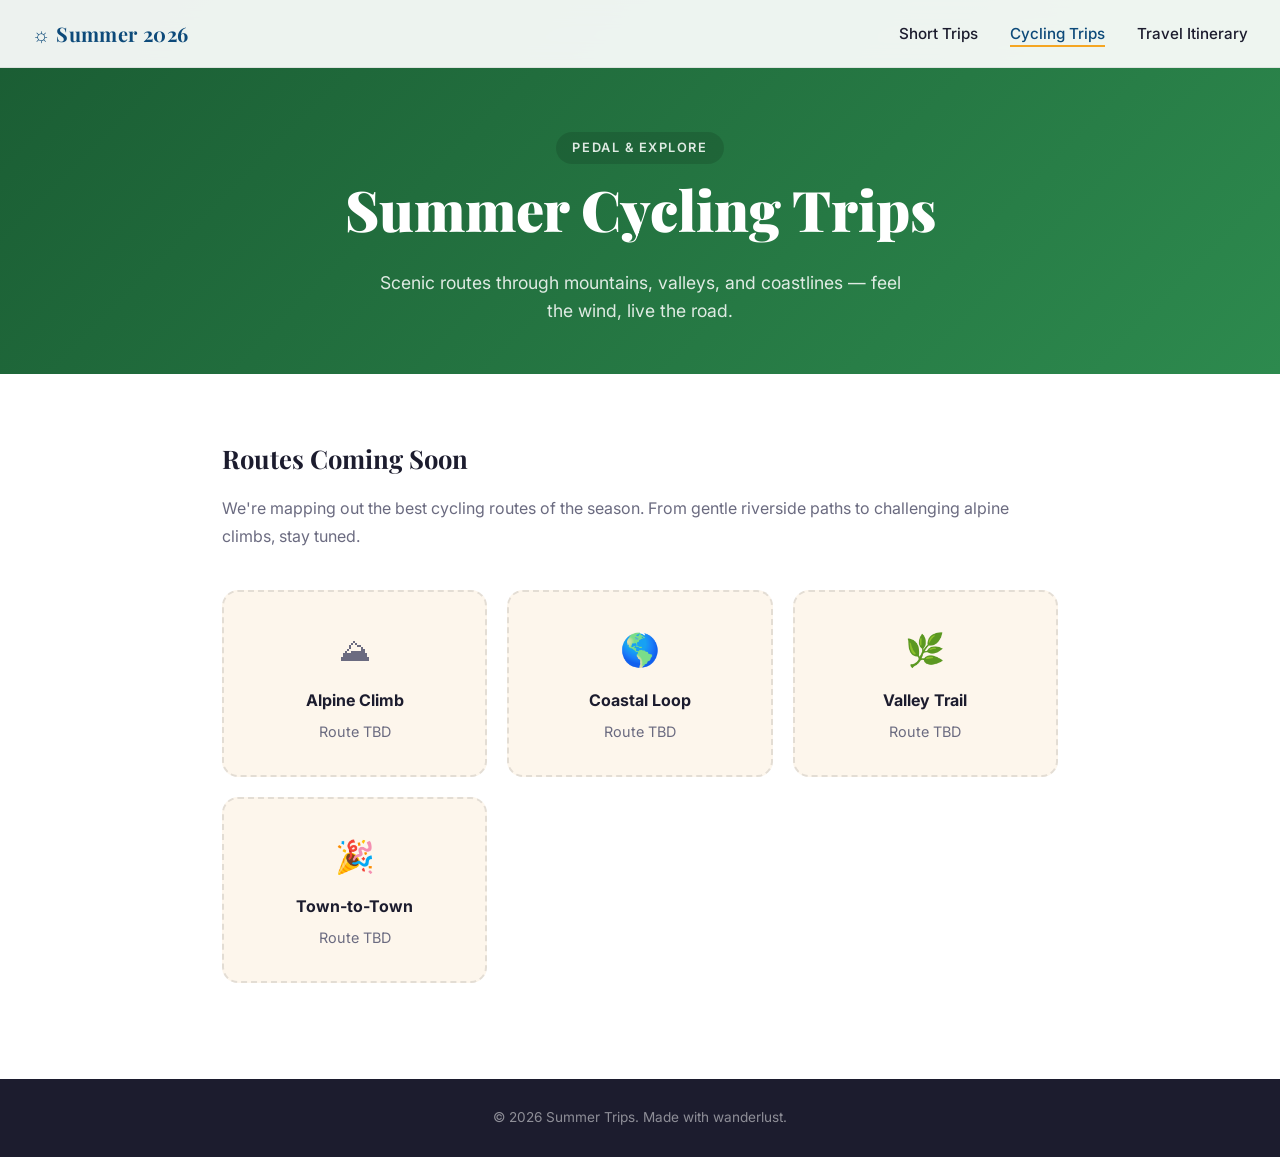
==== cycling-trips.html @ 8a0b8d64 "Add summer trips website with landing page and navigation - Landing page with full-screen hero, anim" ====
<!DOCTYPE html>
<html lang="en">
<head>
  <meta charset="UTF-8" />
  <meta name="viewport" content="width=device-width, initial-scale=1.0" />
  <title>Summer Cycling Trips — Summer 2026</title>
  <link rel="stylesheet" href="css/style.css" />
  <link rel="preconnect" href="https://fonts.googleapis.com" />
  <link rel="preconnect" href="https://fonts.gstatic.com" crossorigin />
  <link href="https://fonts.googleapis.com/css2?family=Playfair+Display:wght@700;900&family=Inter:wght@400;500;600&display=swap" rel="stylesheet" />
</head>
<body>
  <nav class="navbar">
    <a href="index.html" class="nav-logo">&#9788; Summer 2026</a>
    <button class="nav-toggle" aria-label="Toggle menu">&#9776;</button>
    <ul class="nav-links">
      <li><a href="short-trips.html">Short Trips</a></li>
      <li><a href="cycling-trips.html">Cycling Trips</a></li>
      <li><a href="itinerary.html">Travel Itinerary</a></li>
    </ul>
  </nav>

  <header class="page-hero bg-green">
    <p class="hero-eyebrow" style="background:rgba(0,0,0,0.15);color:#fff;display:inline-block;padding:.35rem 1rem;border-radius:100px;font-size:.8rem;letter-spacing:.12em;text-transform:uppercase;font-weight:600;">Pedal &amp; Explore</p>
    <h1>Summer Cycling Trips</h1>
    <p>Scenic routes through mountains, valleys, and coastlines — feel the wind, live the road.</p>
  </header>

  <section class="content-section">
    <h2>Routes Coming Soon</h2>
    <p>We're mapping out the best cycling routes of the season. From gentle riverside paths to challenging alpine climbs, stay tuned.</p>

    <div class="placeholder-grid">
      <div class="placeholder-card">
        <div class="ph-icon">&#9968;</div>
        <strong>Alpine Climb</strong>
        Route TBD
      </div>
      <div class="placeholder-card">
        <div class="ph-icon">&#127758;</div>
        <strong>Coastal Loop</strong>
        Route TBD
      </div>
      <div class="placeholder-card">
        <div class="ph-icon">&#127807;</div>
        <strong>Valley Trail</strong>
        Route TBD
      </div>
      <div class="placeholder-card">
        <div class="ph-icon">&#127881;</div>
        <strong>Town-to-Town</strong>
        Route TBD
      </div>
    </div>
  </section>

  <footer class="footer">
    <p>&copy; 2026 Summer Trips. Made with wanderlust.</p>
  </footer>
  <script src="js/main.js"></script>
</body>
</html>
---- css/style.css ----
/* ── Reset & Base ── */
*, *::before, *::after { box-sizing: border-box; margin: 0; padding: 0; }

:root {
  --sun: #f5a623;
  --sky: #1a6baa;
  --sky-dark: #0d4a7a;
  --green: #2d8a4e;
  --sand: #fdf6ec;
  --text: #1c1c2e;
  --muted: #6b6b80;
  --white: #ffffff;
  --radius: 16px;
  --nav-h: 68px;
}

html { scroll-behavior: smooth; }

body {
  font-family: 'Inter', sans-serif;
  color: var(--text);
  background: var(--white);
  line-height: 1.6;
}

/* ── Navbar ── */
.navbar {
  position: fixed;
  top: 0; left: 0; right: 0;
  height: var(--nav-h);
  display: flex;
  align-items: center;
  justify-content: space-between;
  padding: 0 2rem;
  background: rgba(255,255,255,0.92);
  backdrop-filter: blur(12px);
  -webkit-backdrop-filter: blur(12px);
  border-bottom: 1px solid rgba(0,0,0,0.07);
  z-index: 100;
}

.nav-logo {
  font-family: 'Playfair Display', serif;
  font-size: 1.25rem;
  font-weight: 700;
  color: var(--sky-dark);
  text-decoration: none;
  letter-spacing: 0.02em;
}

.nav-links {
  list-style: none;
  display: flex;
  gap: 2rem;
}

.nav-links a {
  text-decoration: none;
  font-weight: 500;
  font-size: 0.95rem;
  color: var(--text);
  transition: color 0.2s;
  position: relative;
}

.nav-links a::after {
  content: '';
  position: absolute;
  bottom: -4px; left: 0; right: 0;
  height: 2px;
  background: var(--sun);
  transform: scaleX(0);
  transition: transform 0.2s;
}

.nav-links a:hover { color: var(--sky-dark); }
.nav-links a:hover::after,
.nav-links a.active::after { transform: scaleX(1); }
.nav-links a.active { color: var(--sky-dark); }

.nav-toggle {
  display: none;
  background: none;
  border: none;
  font-size: 1.5rem;
  cursor: pointer;
  color: var(--text);
}

/* ── Hero ── */
.hero {
  position: relative;
  min-height: 100vh;
  display: flex;
  flex-direction: column;
  align-items: center;
  justify-content: center;
  text-align: center;
  overflow: hidden;
  background: linear-gradient(135deg, #0d4a7a 0%, #1a6baa 40%, #f5a623 100%);
}

.hero-overlay {
  position: absolute;
  inset: 0;
  background:
    radial-gradient(ellipse at 20% 80%, rgba(245,166,35,0.25) 0%, transparent 60%),
    radial-gradient(ellipse at 80% 20%, rgba(255,255,255,0.08) 0%, transparent 50%);
  pointer-events: none;
}

/* decorative circles */
.hero::before, .hero::after {
  content: '';
  position: absolute;
  border-radius: 50%;
  opacity: 0.12;
  pointer-events: none;
}
.hero::before {
  width: 600px; height: 600px;
  background: var(--sun);
  top: -150px; right: -150px;
}
.hero::after {
  width: 400px; height: 400px;
  background: var(--white);
  bottom: -120px; left: -100px;
}

.hero-content {
  position: relative;
  z-index: 1;
  max-width: 760px;
  padding: 2rem 1.5rem;
}

.hero-eyebrow {
  display: inline-block;
  font-size: 0.85rem;
  font-weight: 600;
  letter-spacing: 0.15em;
  text-transform: uppercase;
  color: var(--sun);
  margin-bottom: 1rem;
  background: rgba(255,255,255,0.1);
  padding: 0.35rem 1rem;
  border-radius: 100px;
}

.hero-title {
  font-family: 'Playfair Display', serif;
  font-size: clamp(2.8rem, 7vw, 5.5rem);
  font-weight: 900;
  line-height: 1.1;
  color: var(--white);
  margin-bottom: 1.5rem;
}

.hero-title em {
  font-style: italic;
  color: var(--sun);
}

.hero-subtitle {
  font-size: clamp(1rem, 2vw, 1.2rem);
  color: rgba(255,255,255,0.82);
  max-width: 560px;
  margin: 0 auto 2.5rem;
  line-height: 1.7;
}

.hero-cta {
  display: flex;
  gap: 1rem;
  justify-content: center;
  flex-wrap: wrap;
}

.btn {
  display: inline-block;
  padding: 0.85rem 2rem;
  border-radius: 100px;
  font-size: 0.95rem;
  font-weight: 600;
  text-decoration: none;
  transition: transform 0.2s, box-shadow 0.2s, background 0.2s;
  cursor: pointer;
}

.btn:hover { transform: translateY(-2px); }

.btn-primary {
  background: var(--sun);
  color: var(--white);
  box-shadow: 0 4px 20px rgba(245,166,35,0.4);
}
.btn-primary:hover { background: #e8941a; box-shadow: 0 6px 28px rgba(245,166,35,0.5); }

.btn-outline {
  background: transparent;
  color: var(--white);
  border: 2px solid rgba(255,255,255,0.6);
}
.btn-outline:hover { background: rgba(255,255,255,0.12); border-color: var(--white); }

.hero-scroll-hint {
  position: absolute;
  bottom: 2rem;
  left: 50%;
  transform: translateX(-50%);
  display: flex;
  flex-direction: column;
  align-items: center;
  gap: 0.5rem;
  color: rgba(255,255,255,0.55);
  font-size: 0.75rem;
  letter-spacing: 0.1em;
  text-transform: uppercase;
  z-index: 1;
}

.scroll-arrow {
  width: 20px; height: 20px;
  border-right: 2px solid rgba(255,255,255,0.55);
  border-bottom: 2px solid rgba(255,255,255,0.55);
  transform: rotate(45deg);
  animation: bounce 1.6s ease-in-out infinite;
}

@keyframes bounce {
  0%, 100% { transform: rotate(45deg) translateY(0); }
  50% { transform: rotate(45deg) translateY(6px); }
}

/* ── Cards Section ── */
.cards-section {
  padding: 6rem 2rem;
  background: var(--sand);
}

.section-header {
  text-align: center;
  margin-bottom: 3rem;
}

.section-header h2 {
  font-family: 'Playfair Display', serif;
  font-size: clamp(1.8rem, 4vw, 2.8rem);
  color: var(--text);
  margin-bottom: 0.75rem;
}

.section-header p {
  color: var(--muted);
  font-size: 1.05rem;
  max-width: 480px;
  margin: 0 auto;
}

.cards {
  display: grid;
  grid-template-columns: repeat(auto-fit, minmax(280px, 1fr));
  gap: 1.5rem;
  max-width: 1100px;
  margin: 0 auto;
}

.card {
  background: var(--white);
  border-radius: var(--radius);
  padding: 2.5rem 2rem;
  text-decoration: none;
  color: var(--text);
  display: flex;
  flex-direction: column;
  gap: 0.75rem;
  box-shadow: 0 2px 12px rgba(0,0,0,0.07);
  border: 1px solid rgba(0,0,0,0.06);
  transition: transform 0.25s, box-shadow 0.25s;
  position: relative;
  overflow: hidden;
}

.card::before {
  content: '';
  position: absolute;
  top: 0; left: 0; right: 0;
  height: 4px;
}

.card-short::before  { background: var(--sun); }
.card-cycling::before { background: var(--green); }
.card-itinerary::before { background: var(--sky); }

.card:hover { transform: translateY(-6px); box-shadow: 0 12px 32px rgba(0,0,0,0.12); }

.card-icon {
  font-size: 2.5rem;
  margin-bottom: 0.25rem;
}

.card h3 {
  font-family: 'Playfair Display', serif;
  font-size: 1.35rem;
  font-weight: 700;
}

.card p {
  color: var(--muted);
  font-size: 0.95rem;
  line-height: 1.65;
  flex: 1;
}

.card-link {
  font-weight: 600;
  font-size: 0.9rem;
  margin-top: 0.5rem;
}

.card-short   .card-link { color: var(--sun); }
.card-cycling .card-link { color: var(--green); }
.card-itinerary .card-link { color: var(--sky); }

/* ── Quote ── */
.quote-section {
  padding: 5rem 2rem;
  background: var(--sky-dark);
  text-align: center;
}

.quote-section blockquote {
  font-family: 'Playfair Display', serif;
  font-size: clamp(1.2rem, 3vw, 1.8rem);
  font-style: italic;
  color: rgba(255,255,255,0.9);
  max-width: 700px;
  margin: 0 auto;
  line-height: 1.6;
}

.quote-section cite {
  display: block;
  margin-top: 1.25rem;
  font-style: normal;
  font-family: 'Inter', sans-serif;
  font-size: 0.9rem;
  letter-spacing: 0.08em;
  color: var(--sun);
}

/* ── Footer ── */
.footer {
  padding: 1.75rem 2rem;
  text-align: center;
  background: var(--text);
  color: rgba(255,255,255,0.5);
  font-size: 0.85rem;
}

/* ── Inner page shared styles ── */
.page-hero {
  padding: calc(var(--nav-h) + 4rem) 2rem 3rem;
  text-align: center;
  color: var(--white);
}

.page-hero.bg-sun    { background: linear-gradient(135deg, #c47b10, var(--sun)); }
.page-hero.bg-green  { background: linear-gradient(135deg, #1a5c33, var(--green)); }
.page-hero.bg-sky    { background: linear-gradient(135deg, var(--sky-dark), var(--sky)); }

.page-hero h1 {
  font-family: 'Playfair Display', serif;
  font-size: clamp(2rem, 5vw, 3.5rem);
  font-weight: 900;
  margin-bottom: 1rem;
}

.page-hero p {
  font-size: 1.1rem;
  opacity: 0.85;
  max-width: 540px;
  margin: 0 auto;
}

.content-section {
  max-width: 900px;
  margin: 0 auto;
  padding: 4rem 2rem 6rem;
}

.content-section h2 {
  font-family: 'Playfair Display', serif;
  font-size: 1.6rem;
  margin-bottom: 1rem;
  color: var(--text);
}

.content-section p {
  color: var(--muted);
  line-height: 1.75;
  margin-bottom: 1rem;
}

.placeholder-grid {
  display: grid;
  grid-template-columns: repeat(auto-fill, minmax(240px, 1fr));
  gap: 1.25rem;
  margin-top: 2.5rem;
}

.placeholder-card {
  background: var(--sand);
  border-radius: var(--radius);
  padding: 2rem 1.5rem;
  border: 2px dashed rgba(0,0,0,0.1);
  text-align: center;
  color: var(--muted);
  font-size: 0.9rem;
}

.placeholder-card .ph-icon { font-size: 2rem; margin-bottom: 0.75rem; }
.placeholder-card strong { display: block; color: var(--text); margin-bottom: 0.4rem; font-size: 1rem; }

/* ── Responsive ── */
@media (max-width: 640px) {
  .nav-toggle { display: block; }
  .nav-links {
    position: fixed;
    top: var(--nav-h); left: 0; right: 0;
    background: var(--white);
    flex-direction: column;
    gap: 0;
    padding: 1rem 0 1.5rem;
    box-shadow: 0 8px 24px rgba(0,0,0,0.1);
    transform: translateY(-110%);
    transition: transform 0.3s ease;
    z-index: 99;
  }
  .nav-links.open { transform: translateY(0); }
  .nav-links li a { display: block; padding: 0.85rem 2rem; }
}
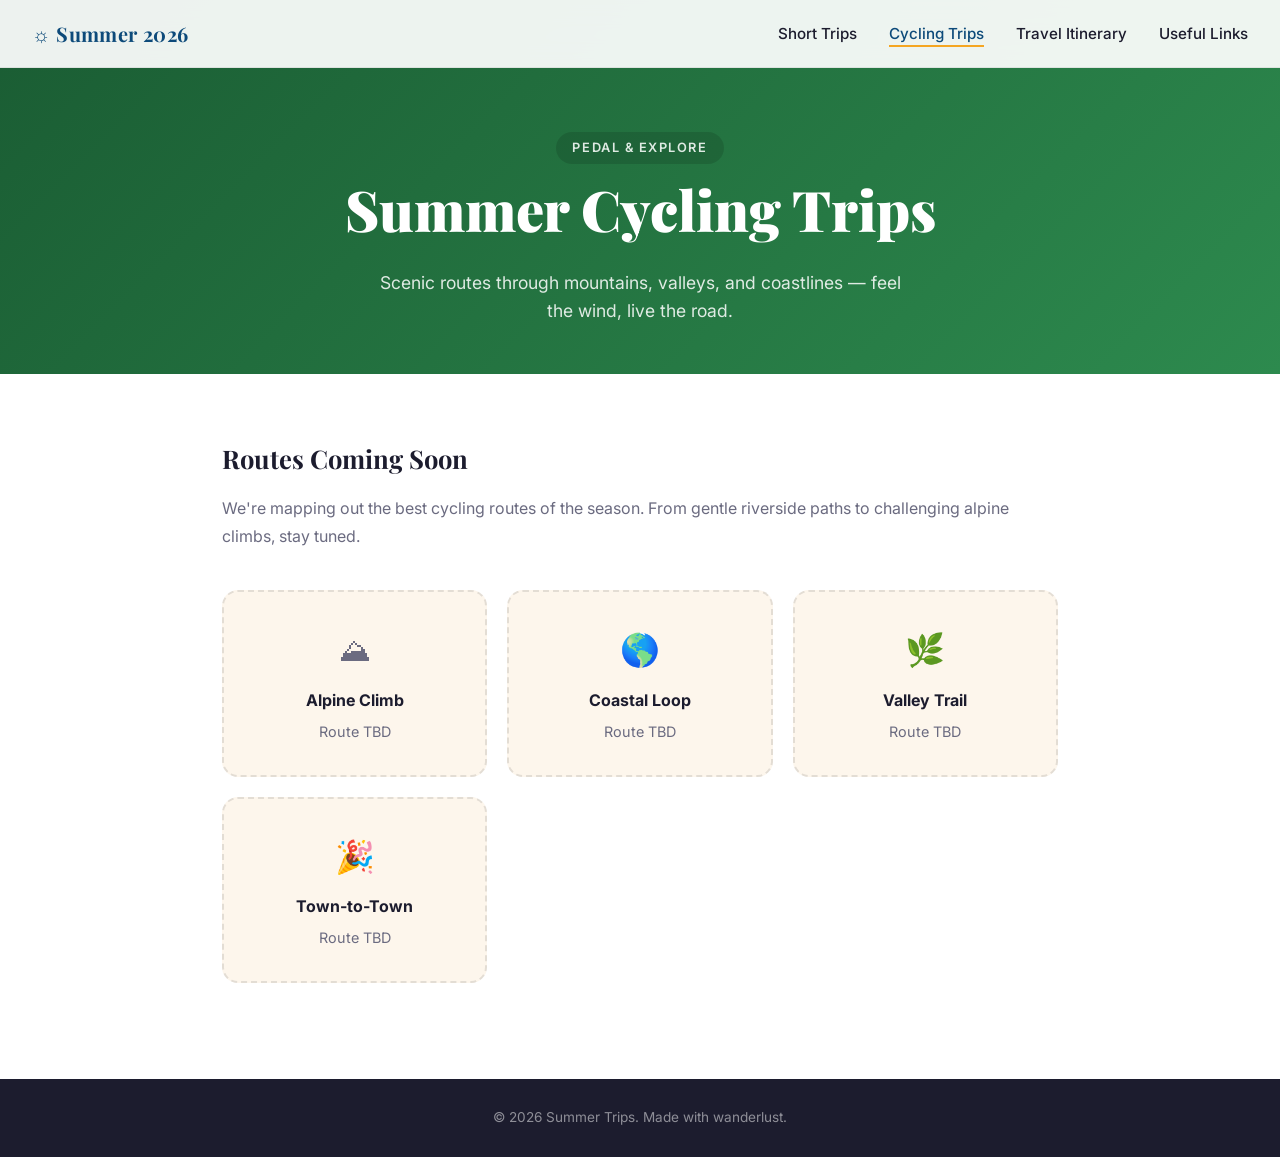
==== commit 881b2687: "Add Useful Links nav entry to all pages" ====
--- a/cycling-trips.html
+++ b/cycling-trips.html
@@ -2,6 +2,7 @@
 <html lang="en">
 <head>
   <meta charset="UTF-8" />
+  <link rel="icon" type="image/svg+xml" href="favicon.svg" />
   <meta name="viewport" content="width=device-width, initial-scale=1.0" />
   <title>Summer Cycling Trips — Summer 2026</title>
   <link rel="stylesheet" href="css/style.css" />
@@ -17,6 +18,7 @@
       <li><a href="short-trips.html">Short Trips</a></li>
       <li><a href="cycling-trips.html">Cycling Trips</a></li>
       <li><a href="itinerary.html">Travel Itinerary</a></li>
+    <li><a href="links.html">Useful Links</a></li>
     </ul>
   </nav>
 
